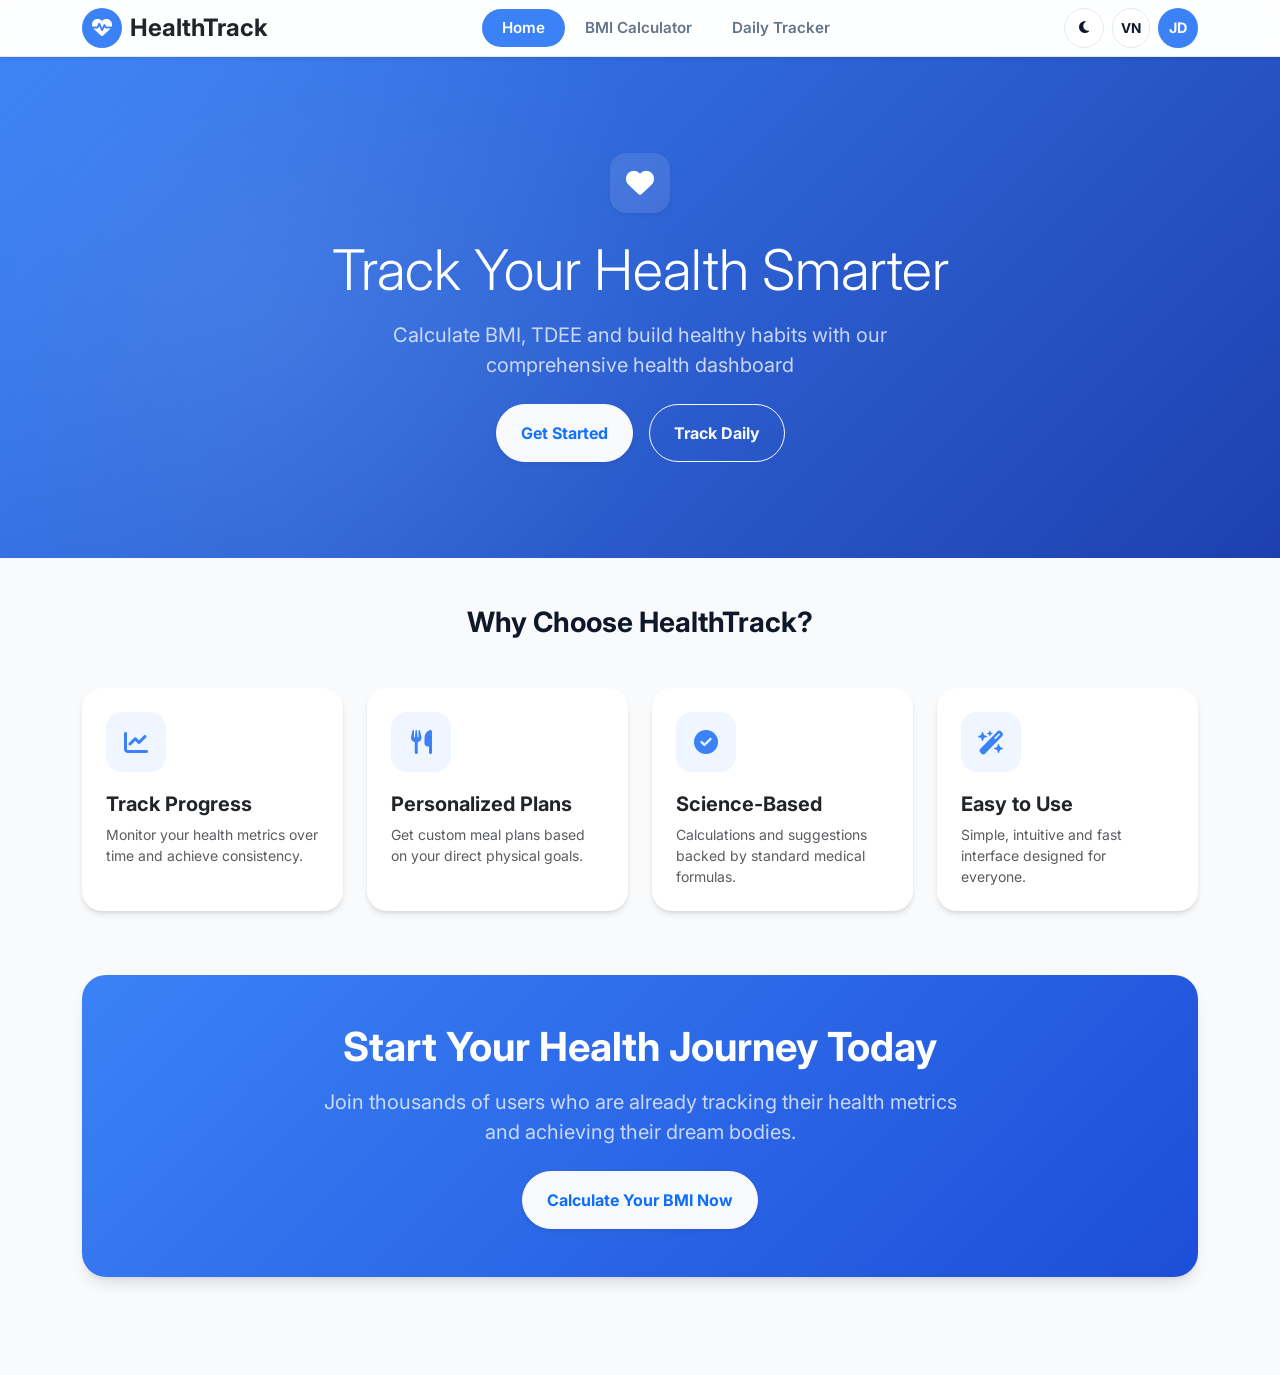
==== pages/index.html @ 0e88f1ed "Refactor SPA page structure into separate fragments and improve dark theme contrast" ====
﻿<!DOCTYPE html>
<html lang="en" data-theme="light">
<head>
    <meta charset="UTF-8">
    <meta name="viewport" content="width=device-width, initial-scale=1.0">
    <title>HealthTrack - Your Health Dashboard</title>
    
    <!-- Bootstrap CSS -->
    <link href="https://cdn.jsdelivr.net/npm/bootstrap@5.3.0/dist/css/bootstrap.min.css" rel="stylesheet">
    <!-- Font Awesome Icons -->
    <link rel="stylesheet" href="https://cdnjs.cloudflare.com/ajax/libs/font-awesome/6.4.0/css/all.min.css">
    <!-- Google Fonts - Inter -->
    <link href="https://fonts.googleapis.com/css2?family=Inter:wght@400;500;600;700;800&display=swap" rel="stylesheet">
    
    <!-- Custom CSS -->
    <link rel="stylesheet" href="../style.css">
</head>
<body>

    <!-- Floating Toast Message (Error / Success) -->
    <div id="floatingToast" class="floating-toast" role="alert">
        <i class="fa-solid fa-circle-exclamation me-2 fs-5" id="toastIcon"></i>
        <span id="toastText">Error occurred!</span>
    </div>

    <!-- Header Navigation -->
    <header class="header sticky-top py-2 shadow-sm">
        <div class="container d-flex justify-content-between align-items-center">
            
            <!-- Logo -->
            <div class="logo-container d-flex align-items-center" style="cursor: pointer;" onclick="navigateToPage('home')">
                <div class="logo-icon bg-primary text-white me-2">
                    <i class="fa-solid fa-heart-pulse"></i>
                </div>
                <h1 class="logo-text m-0 text-dark fw-bold fs-4 d-none d-sm-block" data-translate="app_title">HealthTrack</h1>
            </div>

            <!-- SPA Nav Pills -->
            <nav class="nav nav-pills d-flex align-items-center">
                <a class="nav-link active" href="#home" onclick="event.preventDefault(); navigateToPage('home');" data-translate="nav_home">Home</a>
                <a class="nav-link" href="#calculator" onclick="event.preventDefault(); navigateToPage('calculator');" data-translate="nav_calc">BMI Calculator</a>
                <a class="nav-link" href="#tracker" onclick="event.preventDefault(); navigateToPage('tracker');" data-translate="nav_tracker">Daily Tracker</a>
            </nav>

            <!-- Settings / Utilities Toggle -->
            <div class="d-flex align-items-center gap-2">
                <!-- Theme Switcher Button -->
                <button class="btn-control" id="themeToggle" title="Toggle dark mode">
                    <i class="fa-solid fa-moon"></i>
                </button>

                <!-- Language Toggle Button -->
                <button class="btn-control px-2" id="langToggle" title="Toggle language" style="width: auto; border-radius: 20px;">
                    VN
                </button>

                <!-- Profile Badge -->
                <div class="profile-badge" title="User Profile">
                    JD
                </div>
            </div>

        </div>
    </header>

    <main id="pageContainer"></main>

    <!-- jQuery -->
    <script src="https://code.jquery.com/jquery-3.6.0.min.js"></script>
    <!-- Bootstrap Bundle JS -->
    <script src="https://cdn.jsdelivr.net/npm/bootstrap@5.3.0/dist/js/bootstrap.bundle.min.js"></script>
    <!-- Custom SPA & Logic JS -->
    <script src="../script.js"></script>
</body>
</html>
---- style.css ----
/* Core Design System & CSS Variables */
:root {
    --primary-color: #3b82f6;
    --primary-hover: #2563eb;
    --success-color: #10b981;
    --success-hover: #059669;
    --danger-color: #ef4444;
    --warning-color: #f59e0b;
    --info-color: #06b6d4;

    /* Light Theme Tokens */
    --bg-color: #f8fafc;
    --header-bg: rgba(255, 255, 255, 0.85);
    --card-bg: #ffffff;
    --text-color: #0f172a;
    --text-muted: #64748b;
    --border-color: #e2e8f0;
    --input-bg: #f8fafc;
    --shadow-sm: 0 1px 2px 0 rgba(0, 0, 0, 0.05);
    --shadow-md: 0 4px 6px -1px rgba(0, 0, 0, 0.1), 0 2px 4px -2px rgba(0, 0, 0, 0.1);
    --shadow-lg: 0 10px 15px -3px rgba(0, 0, 0, 0.1), 0 4px 6px -4px rgba(0, 0, 0, 0.1);
    
    --bg-blue-light: #eff6ff;
    --bg-green-light: #ecfdf5;
    --bg-red-light: #fef2f2;
}

[data-theme="dark"] {
    /* Dark Theme Tokens */
    --bg-color: #090d16;
    --header-bg: rgba(15, 23, 42, 0.85);
    --card-bg: #131c2e;
    --text-color: #f8fafc;
    --text-muted: #94a3b8;
    --border-color: #223049;
    --input-bg: #0d1527;
    --shadow-sm: 0 1px 2px 0 rgba(0, 0, 0, 0.5);
    --shadow-md: 0 4px 6px -1px rgba(0, 0, 0, 0.4), 0 2px 4px -2px rgba(0, 0, 0, 0.4);
    --shadow-lg: 0 10px 15px -3px rgba(0, 0, 0, 0.5), 0 4px 6px -4px rgba(0, 0, 0, 0.5);
    
    --bg-blue-light: #16223f;
    --bg-green-light: #102a24;
    --bg-red-light: #3b1818;
}

[data-theme="dark"] .text-dark {
    color: #f8fafc !important;
}

[data-theme="dark"] .text-secondary,
[data-theme="dark"] .text-muted,
[data-theme="dark"] .text-body-secondary {
    color: #94a3b8 !important;
}

[data-theme="dark"] .bg-white {
    background-color: #172134 !important;
    color: var(--text-color);
}

[data-theme="dark"] .badge.bg-white {
    background-color: #0f172a !important;
}

/* Global Reset & Base Styling */
* {
    box-sizing: border-box;
    transition: background-color 0.3s ease, border-color 0.3s ease, color 0.3s ease;
}

body {
    font-family: 'Inter', sans-serif;
    background-color: var(--bg-color);
    color: var(--text-color);
    min-height: 100vh;
    padding-bottom: 50px;
    overflow-x: hidden;
}

/* Header & Navigation */
.header {
    background-color: var(--header-bg);
    backdrop-filter: blur(12px);
    -webkit-backdrop-filter: blur(12px);
    border-bottom: 1px solid var(--border-color);
    z-index: 1000;
}

.logo-icon {
    width: 40px;
    height: 40px;
    font-size: 1.25rem;
    background-color: var(--primary-color) !important;
    display: inline-flex;
    align-items: center;
    justify-content: center;
    border-radius: 50%;
}

.nav-pills .nav-link {
    color: var(--text-muted);
    font-weight: 600;
    font-size: 0.95rem;
    border-radius: 50px;
    padding: 8px 20px;
    transition: all 0.25s ease;
}

.nav-pills .nav-link.active {
    background-color: var(--primary-color) !important;
    color: #ffffff !important;
}

.nav-pills .nav-link:hover:not(.active) {
    background-color: var(--bg-blue-light);
    color: var(--primary-color);
}

/* Controls (Theme & Lang) */
.btn-control {
    width: 40px;
    height: 40px;
    border-radius: 50%;
    border: 1px solid var(--border-color);
    background-color: var(--card-bg);
    color: var(--text-color);
    display: flex;
    align-items: center;
    justify-content: center;
    cursor: pointer;
    font-weight: 700;
    font-size: 0.85rem;
    transition: all 0.2s ease;
}

.btn-control:hover {
    border-color: var(--primary-color);
    color: var(--primary-color);
    transform: translateY(-2px);
}

.profile-badge {
    width: 40px;
    height: 40px;
    background-color: var(--primary-color);
    color: white;
    font-weight: 700;
    border-radius: 50%;
    display: flex;
    align-items: center;
    justify-content: center;
    font-size: 0.9rem;
    cursor: pointer;
    box-shadow: var(--shadow-sm);
}

/* Hero Section */
.hero-banner {
    background: linear-gradient(135deg, var(--primary-color) 0%, #1e40af 100%);
    position: relative;
    overflow: hidden;
}

.hero-banner::before {
    content: '';
    position: absolute;
    top: -50%;
    left: -20%;
    width: 80%;
    height: 200%;
    background: radial-gradient(circle, rgba(255,255,255,0.08) 0%, transparent 60%);
    transform: rotate(-15deg);
    pointer-events: none;
}

/* Dynamic Cards */
.card {
    background-color: var(--card-bg);
    border: 1px solid var(--border-color);
    border-radius: 20px;
    box-shadow: var(--shadow-md);
    transition: transform 0.3s ease, box-shadow 0.3s ease, border-color 0.3s ease;
}

.card:hover {
    box-shadow: var(--shadow-lg);
}

.card-title {
    color: var(--text-color);
    font-weight: 700;
}

/* Specific Page Styles - Home */
.feature-icon-box {
    width: 60px;
    height: 60px;
    background-color: var(--bg-blue-light);
    color: var(--primary-color);
    border-radius: 16px;
    display: flex;
    align-items: center;
    justify-content: center;
    font-size: 1.5rem;
    margin-bottom: 20px;
    transition: all 0.3s ease;
}

.feature-card:hover .feature-icon-box {
    background-color: var(--primary-color);
    color: white;
    transform: scale(1.1);
}

.cta-banner {
    background: linear-gradient(135deg, var(--primary-color) 0%, #1d4ed8 100%);
    border-radius: 24px;
    box-shadow: var(--shadow-lg);
    position: relative;
    overflow: hidden;
}

/* Inputs & Form Elements */
.custom-input {
    background-color: var(--input-bg);
    border: 1px solid var(--border-color);
    color: var(--text-color) !important;
    border-radius: 12px;
    padding: 12px 16px;
    font-size: 1rem;
    transition: all 0.2s ease;
}

.custom-input::placeholder {
    color: var(--text-muted);
    opacity: 0.7;
}

.custom-input:focus {
    background-color: var(--card-bg);
    border-color: var(--primary-color);
    box-shadow: 0 0 0 4px rgba(59, 130, 246, 0.15);
    outline: none;
}

.form-label {
    font-size: 0.9rem;
    font-weight: 600;
    color: var(--text-color);
    margin-bottom: 8px;
}

/* Error Validation States */
.custom-input.is-invalid {
    border-color: var(--danger-color);
    background-color: var(--bg-red-light);
}

.custom-input.is-invalid:focus {
    box-shadow: 0 0 0 4px rgba(239, 68, 68, 0.15);
}

.error-message {
    color: var(--danger-color);
    font-size: 0.825rem;
    font-weight: 500;
    margin-top: 6px;
    display: none;
    align-items: center;
}

.error-message i {
    margin-right: 6px;
    font-size: 0.9rem;
}

/* Floating Toast Notification */
.floating-toast {
    position: fixed;
    top: 24px;
    right: 24px;
    z-index: 1050;
    border-radius: 14px;
    padding: 16px 24px;
    color: #ffffff;
    box-shadow: 0 10px 25px -5px rgba(0, 0, 0, 0.2);
    display: none;
    align-items: center;
    font-weight: 600;
    animation: slideInRight 0.3s ease-out;
}

@keyframes slideInRight {
    from {
        transform: translateX(120%);
        opacity: 0;
    }
    to {
        transform: translateX(0);
        opacity: 1;
    }
}

/* Calculator specific */
.bg-blue-light {
    background-color: var(--bg-blue-light);
}

.bg-green-light {
    background-color: var(--bg-green-light);
}

/* BMI Gauge Gradient */
.bmi-scale-container {
    height: 14px;
    margin-top: 35px;
    position: relative;
}

.bmi-gradient {
    width: 100%;
    height: 100%;
    background: linear-gradient(to right, #22d3ee 0% 18.5%, #10b981 18.5% 25%, #f59e0b 25% 30%, #ef4444 30% 100%);
    border-radius: 50px;
}

.bmi-pointer {
    top: -24px;
    transform: translateX(-50%);
    transition: left 0.6s cubic-bezier(0.25, 0.8, 0.25, 1);
    left: 0%;
}

.bmi-pointer i {
    color: var(--text-color);
}

/* Daily Tracker specific styling */
.tracker-summary-card {
    border-radius: 18px;
    padding: 18px 24px;
    display: flex;
    align-items: center;
    box-shadow: var(--shadow-sm);
}

.tracker-summary-icon {
    width: 48px;
    height: 48px;
    border-radius: 14px;
    background-color: var(--bg-blue-light);
    color: var(--primary-color);
    display: flex;
    align-items: center;
    justify-content: center;
    font-size: 1.3rem;
    margin-right: 18px;
}

/* Circle Progress for Water Intake */
.circular-progress-container {
    position: relative;
    width: 220px;
    height: 220px;
    margin: 30px auto;
}

.circular-progress-svg {
    transform: rotate(-90deg);
    width: 220px;
    height: 220px;
}

.progress-bg {
    fill: none;
    stroke: var(--border-color);
    stroke-width: 14;
}

.progress-bar-fill {
    fill: none;
    stroke: var(--primary-color);
    stroke-width: 14;
    stroke-linecap: round;
    stroke-dasharray: 615;
    stroke-dashoffset: 615;
    transition: stroke-dashoffset 0.6s ease;
}

.progress-center-text {
    position: absolute;
    top: 50%;
    left: 50%;
    transform: translate(-50%, -50%);
    text-align: center;
    width: 100%;
}

/* History logs list */
.log-item {
    background-color: var(--bg-color);
    border: 1px solid var(--border-color);
    border-radius: 12px;
    padding: 14px 18px;
    margin-bottom: 12px;
    display: flex;
    align-items: center;
    justify-content: space-between;
    animation: fadeIn 0.3s ease-out;
}

@keyframes fadeIn {
    from { opacity: 0; transform: translateY(5px); }
    to { opacity: 1; transform: translateY(0); }
}

.delete-btn {
    color: var(--text-muted);
    cursor: pointer;
    background: none;
    border: none;
    padding: 4px 8px;
    border-radius: 6px;
    transition: all 0.2s ease;
}

.delete-btn:hover {
    color: var(--danger-color);
    background-color: var(--bg-red-light);
}

/* Buttons style */
.btn-primary {
    background-color: var(--primary-color);
    border: none;
    border-radius: 12px;
    padding: 12px 24px;
    font-weight: 600;
    transition: all 0.2s ease;
}

.btn-primary:hover {
    background-color: var(--primary-hover);
    transform: translateY(-2px);
    box-shadow: 0 4px 12px rgba(59, 130, 246, 0.25);
}

.btn-success {
    background-color: var(--success-color);
    border: none;
    border-radius: 12px;
    padding: 12px 24px;
    font-weight: 600;
    transition: all 0.2s ease;
}

.btn-success:hover {
    background-color: var(--success-hover);
    transform: translateY(-2px);
    box-shadow: 0 4px 12px rgba(16, 185, 129, 0.25);
}

.btn-secondary-custom {
    background-color: var(--bg-blue-light);
    color: var(--primary-color);
    border: none;
    border-radius: 12px;
    padding: 10px 20px;
    font-weight: 600;
    transition: all 0.2s ease;
}

.btn-secondary-custom:hover {
    background-color: var(--primary-color);
    color: #ffffff;
    transform: translateY(-2px);
}

.btn-danger-light {
    background-color: var(--bg-red-light);
    color: var(--danger-color);
    border: none;
    border-radius: 12px;
    padding: 10px 20px;
    font-weight: 600;
    transition: all 0.2s ease;
}

.btn-danger-light:hover {
    background-color: var(--danger-color);
    color: #ffffff;
    transform: translateY(-2px);
}

/* General Layout helpers */
.spa-page {
    transition: opacity 0.3s ease;
}

.spa-page.d-none {
    opacity: 0;
    display: none !important;
}

/* Scrollbar adjustment */
::-webkit-scrollbar {
    width: 8px;
}

::-webkit-scrollbar-track {
    background: var(--bg-color);
}

::-webkit-scrollbar-thumb {
    background: var(--border-color);
    border-radius: 10px;
}

::-webkit-scrollbar-thumb:hover {
    background: var(--text-muted);
}
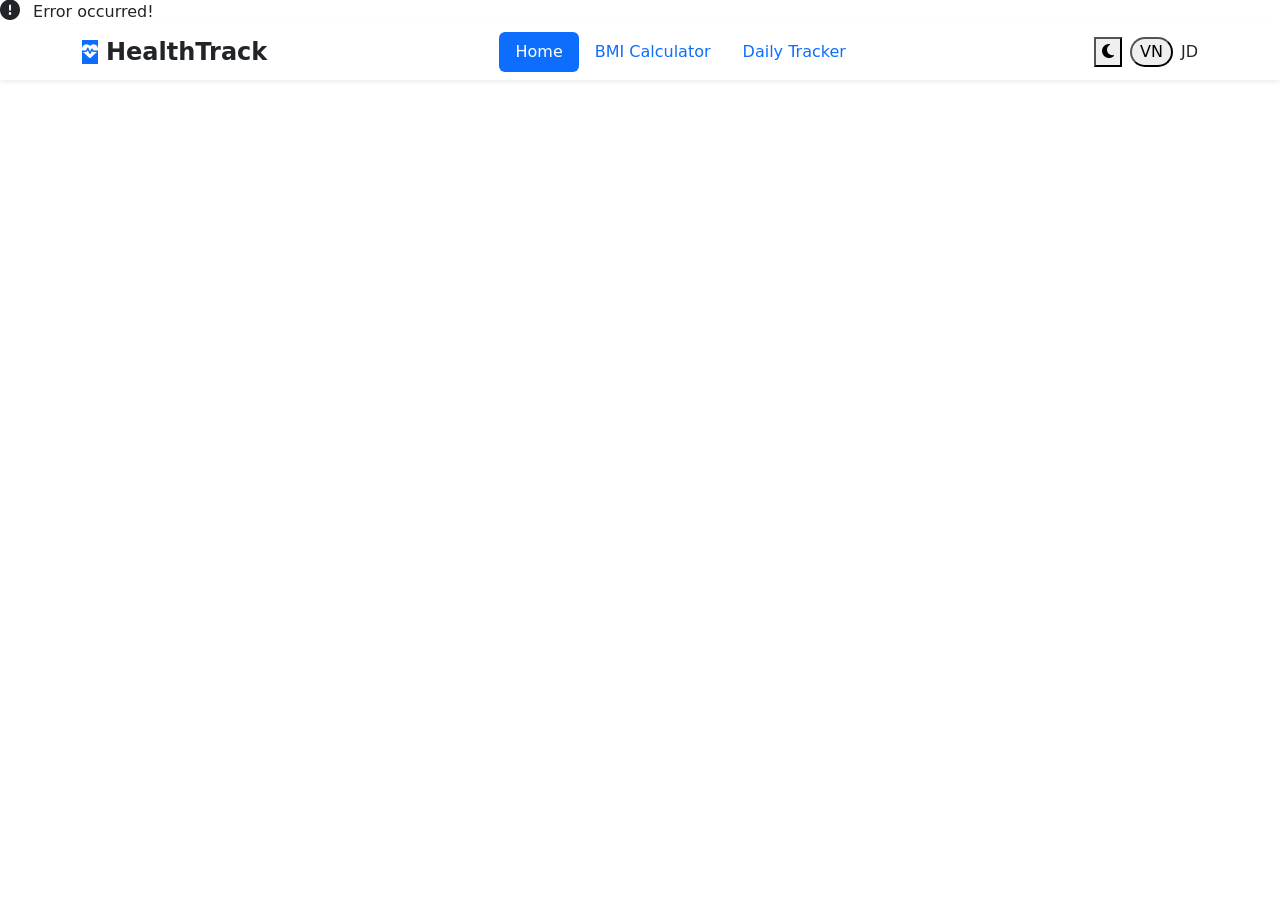
==== commit 7c7a22b3: "Update via Copilot" ====
--- a/pages/index.html
+++ b/pages/index.html
@@ -1,4 +1,4 @@
-﻿<!DOCTYPE html>
+<!DOCTYPE html>
 <html lang="en" data-theme="light">
 <head>
     <meta charset="UTF-8">
@@ -13,7 +13,7 @@
     <link href="https://fonts.googleapis.com/css2?family=Inter:wght@400;500;600;700;800&display=swap" rel="stylesheet">
     
     <!-- Custom CSS -->
-    <link rel="stylesheet" href="../style.css">
+    <link rel="stylesheet" href="style.css">
 </head>
 <body>
 
@@ -70,6 +70,6 @@
     <!-- Bootstrap Bundle JS -->
     <script src="https://cdn.jsdelivr.net/npm/bootstrap@5.3.0/dist/js/bootstrap.bundle.min.js"></script>
     <!-- Custom SPA & Logic JS -->
-    <script src="../script.js"></script>
+    <script src="script.js"></script>
 </body>
 </html>
